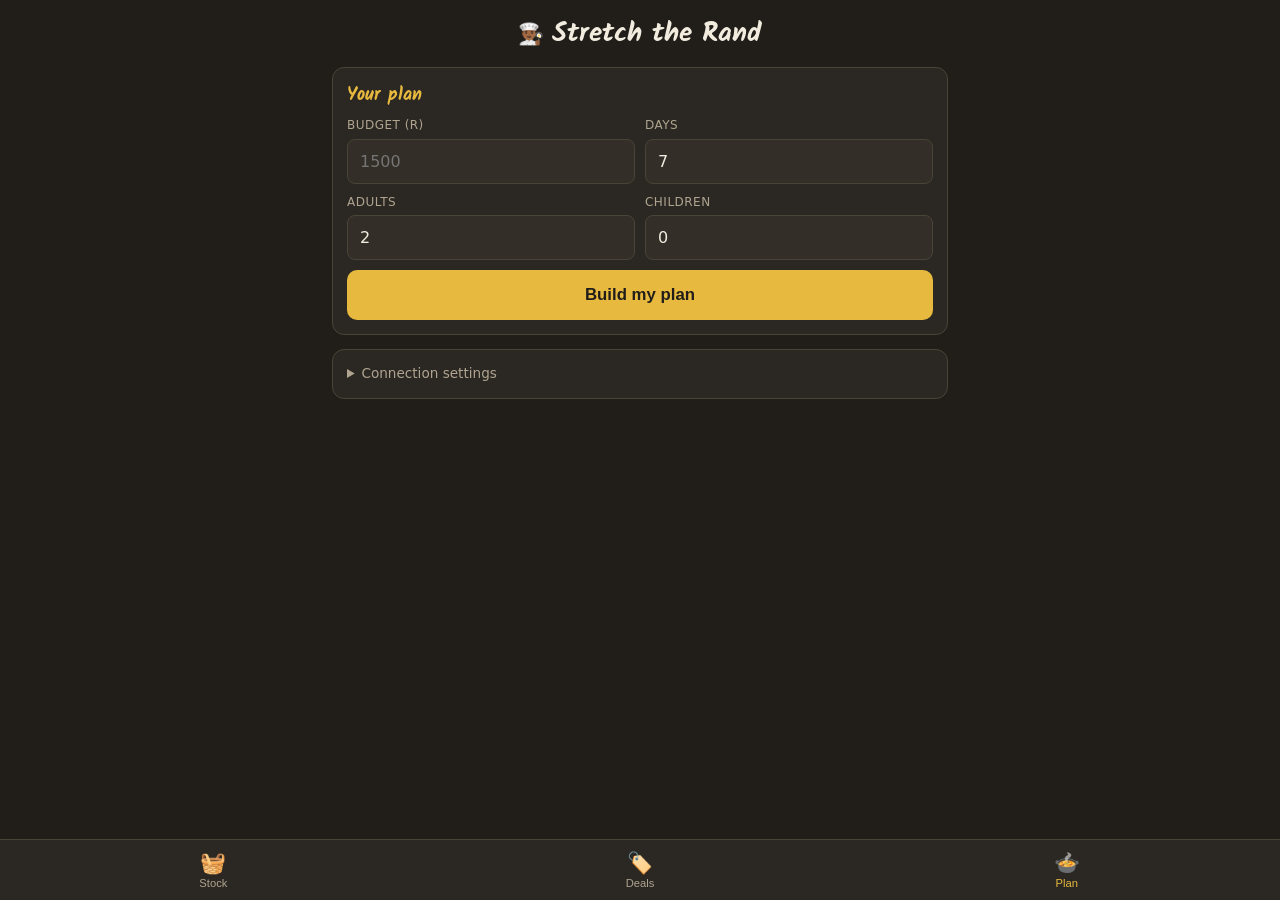
==== stretch/index.html @ e0adb7a9 "Simplify to three screens: Stock, Deals, Plan Cut the app down to its four core actions per user fee" ====
<!DOCTYPE html>
<html lang="en">
<head>
  <meta charset="UTF-8" />
  <meta name="viewport" content="width=device-width, initial-scale=1.0, viewport-fit=cover" />
  <meta name="theme-color" content="#211E1A" />
  <meta name="description" content="Stretch the Rand — plan meals and save on grocery deals on a real South African budget." />
  <title>Stretch the Rand</title>
  <link rel="manifest" href="manifest.json" />
  <link rel="icon" href="icon.svg" type="image/svg+xml" />
  <link rel="apple-touch-icon" href="icon.svg" />
  <link rel="stylesheet" href="style.css" />
</head>
<body>

  <header class="app-header">
    <h1>Stretch the Rand</h1>
  </header>

  <main>

    <!-- STOCK -->
    <section id="tab-stock" class="tab hidden">
      <div class="card">
        <h2>What's in the house</h2>
        <p class="hint">The plan uses this first, so you never buy what you already have.</p>
        <div id="staple-chips" class="chips"></div>
        <form id="form-pantry" class="row addrow">
          <input id="in-pantry-name" placeholder="Item, e.g. rice" />
          <input id="in-pantry-qty" placeholder="Qty" class="qty" />
          <button type="submit" class="btn plus">＋</button>
        </form>
        <div id="list-pantry"></div>
      </div>
    </section>

    <!-- DEALS -->
    <section id="tab-deals" class="tab hidden">
      <div class="card">
        <h2>This week's deals</h2>
        <p class="hint">Upload a store catalogue (PDF) or a photo of a specials leaflet. The plan buys at deal prices when they're cheapest.</p>
        <input id="file-deals" type="file" accept="application/pdf,image/*" class="hidden" />
        <button id="btn-deals" class="btn-big" data-action="pick-deals">⬆️ Upload deals</button>
        <p id="err-deals" class="err hidden"></p>
        <div id="draft-deals"></div>
        <div id="list-deals"></div>
      </div>
    </section>

    <!-- PLAN -->
    <section id="tab-plan" class="tab">
      <div class="card">
        <h2>Your plan</h2>
        <div class="grid2">
          <label>Budget (R)
            <input id="in-budget" type="number" inputmode="decimal" min="0" placeholder="1500" data-setting="budget" />
          </label>
          <label>Days
            <input id="in-days" type="number" inputmode="numeric" min="1" max="31" placeholder="7" data-setting="days" />
          </label>
          <label>Adults
            <input id="in-adults" type="number" inputmode="numeric" min="0" max="20" placeholder="2" data-setting="adults" />
          </label>
          <label>Children
            <input id="in-kids" type="number" inputmode="numeric" min="0" max="20" placeholder="0" data-setting="kids" />
          </label>
        </div>
        <div id="gauge" class="gauge hidden"></div>
        <button id="btn-build" class="btn-big" data-action="build">Build my plan</button>
        <p id="err-build" class="err hidden"></p>
      </div>

      <div id="plan-result"></div>

      <details class="card advanced">
        <summary>Connection settings</summary>
        <label>Anthropic API key — makes the app work anywhere, no server needed
          <input id="in-apikey" type="password" autocomplete="off" placeholder="sk-ant-…" />
        </label>
        <p class="hint">Get a key at console.anthropic.com. It's stored only on this phone.</p>
        <label>Server address (alternative: use your Netlify site's AI instead of a key)
          <input id="in-server" type="url" autocomplete="off" placeholder="https://your-site.netlify.app" />
        </label>
        <label>App token (only if your server requires one)
          <input id="in-token" type="password" autocomplete="off" placeholder="Leave empty if unsure" />
        </label>
      </details>
    </section>

  </main>

  <nav class="bottom-nav">
    <button data-tab="stock"><span class="ico">🧺</span>Stock</button>
    <button data-tab="deals"><span class="ico">🏷️</span>Deals</button>
    <button data-tab="plan" class="active"><span class="ico">🍲</span>Plan</button>
  </nav>

  <script src="app.js"></script>
</body>
</html>
---- stretch/style.css ----
@import url('https://fonts.googleapis.com/css2?family=Kalam:wght@400;700&display=swap');

:root {
  --bg: #211E1A;
  --panel: #2B2722;
  --panel2: #332E27;
  --chalk: #F2ECDF;
  --chalk-dim: #AFA490;
  --maize: #E7B93F;
  --maize-dim: #8A6E2A;
  --danger: #E06055;
  --safe: #8FB56A;
  --line: #4A4438;
  --nav-h: 60px;
}

* { box-sizing: border-box; margin: 0; padding: 0; }

html { -webkit-text-size-adjust: 100%; }

body {
  background: var(--bg);
  color: var(--chalk);
  font-family: system-ui, -apple-system, 'Segoe UI', Roboto, sans-serif;
  font-size: 16px;
  line-height: 1.45;
  padding-bottom: calc(var(--nav-h) + env(safe-area-inset-bottom) + 12px);
  min-height: 100vh;
}

.hidden { display: none !important; }

/* ---- header ---- */
.app-header {
  padding: 14px 16px 6px;
  text-align: center;
}
.app-header h1 {
  font-family: 'Kalam', cursive;
  font-size: 1.7rem;
  color: var(--chalk);
}
.app-header h1::before { content: '👨🏾‍🍳 '; font-size: 1.3rem; }
.app-header p { color: var(--chalk-dim); font-size: 0.8rem; }

main { max-width: 640px; margin: 0 auto; padding: 8px 12px; }

/* ---- cards ---- */
.card {
  background: var(--panel);
  border: 1px solid var(--line);
  border-radius: 12px;
  padding: 14px;
  margin-bottom: 14px;
}
.card h2 {
  font-family: 'Kalam', cursive;
  font-size: 1.15rem;
  margin-bottom: 8px;
  color: var(--maize);
}
.hint { color: var(--chalk-dim); font-size: 0.8rem; margin: 6px 0 10px; }

/* ---- inputs ---- */
label { display: block; font-size: 0.75rem; text-transform: uppercase; letter-spacing: 0.04em; color: var(--chalk-dim); }
input, select, textarea {
  width: 100%;
  margin-top: 4px;
  padding: 12px;
  font-size: 16px; /* prevents iOS zoom */
  color: var(--chalk);
  background: var(--panel2);
  border: 1px solid var(--line);
  border-radius: 8px;
  font-family: inherit;
}
input:focus, select:focus, textarea:focus { outline: 2px solid var(--maize-dim); }
textarea { resize: vertical; }

.grid2 { display: grid; grid-template-columns: 1fr 1fr; gap: 10px; }

.row { display: flex; gap: 8px; align-items: stretch; }
.row > * { margin-top: 0; }
.addrow { margin-top: 10px; }
.addrow input { flex: 1; min-width: 0; }
.addrow input.qty, .addrow input.price { flex: 0 0 84px; }
.addrow select { flex: 0 0 108px; width: auto; padding: 8px 6px; }

/* ---- buttons ---- */
.btn, .btn-big {
  display: inline-flex;
  align-items: center;
  justify-content: center;
  gap: 6px;
  border: none;
  border-radius: 10px;
  background: var(--maize);
  color: var(--bg);
  font-weight: 700;
  font-size: 0.95rem;
  padding: 12px 16px;
  cursor: pointer;
  -webkit-tap-highlight-color: transparent;
}
.btn:active, .btn-big:active { transform: scale(0.98); }
.btn:disabled, .btn-big:disabled { opacity: 0.55; }
.btn.ghost {
  background: transparent;
  color: var(--maize);
  border: 1px solid var(--maize);
}
.btn.danger-ghost {
  background: transparent;
  color: var(--chalk-dim);
  border: 1px solid var(--line);
  font-weight: 400;
}
.btn.plus { flex: 0 0 48px; font-size: 1.2rem; padding: 0; }
.btn-big { width: 100%; padding: 15px; font-size: 1.05rem; margin-top: 10px; }
.btn.small { padding: 8px 12px; font-size: 0.85rem; }

.err { color: var(--danger); font-size: 0.85rem; margin-top: 8px; }

/* ---- gauge ---- */
.gauge {
  margin-top: 12px;
  padding: 10px 12px;
  border-radius: 8px;
  background: var(--panel2);
  border: 1px solid var(--line);
  font-size: 0.9rem;
}
.gauge.tight { border-color: var(--danger); }
.gauge .big { font-weight: 700; }
.gauge.tight .mode { color: var(--danger); }
.gauge.ok .mode { color: var(--safe); }

/* ---- chips ---- */
.chips { display: flex; flex-wrap: wrap; gap: 6px; margin-bottom: 4px; }
.chip {
  background: var(--panel2);
  border: 1px solid var(--line);
  color: var(--chalk);
  border-radius: 999px;
  padding: 7px 12px;
  font-size: 0.85rem;
  cursor: pointer;
}
.chip:active { background: var(--maize-dim); }
.chip.added { opacity: 0.4; }

/* ---- item lists ---- */
.item-row {
  display: flex;
  align-items: center;
  gap: 8px;
  background: var(--panel2);
  border-radius: 8px;
  padding: 10px 12px;
  margin-top: 6px;
  font-size: 0.92rem;
}
.item-row .grow { flex: 1; min-width: 0; overflow: hidden; text-overflow: ellipsis; }
.item-row .dim { color: var(--chalk-dim); font-size: 0.8rem; }
.item-row .money { font-variant-numeric: tabular-nums; color: var(--maize); font-weight: 600; white-space: nowrap; }
.item-row .x {
  background: none; border: none; color: var(--chalk-dim);
  font-size: 1.1rem; padding: 4px 6px; cursor: pointer;
}

/* ---- drafts (scan review) ---- */
.draft {
  margin-top: 10px;
  border: 1px dashed var(--maize-dim);
  border-radius: 10px;
  padding: 10px;
}
.draft .draft-head { font-size: 0.8rem; color: var(--chalk-dim); margin-bottom: 6px; }
.draft .scroll { max-height: 240px; overflow-y: auto; }
.draft label.check {
  display: flex; align-items: center; gap: 8px;
  text-transform: none; letter-spacing: 0; font-size: 0.9rem; color: var(--chalk);
  padding: 7px 4px; border-bottom: 1px solid var(--line);
}
.draft label.check:last-child { border-bottom: none; }
.draft label.check input { width: 20px; height: 20px; margin: 0; flex: 0 0 20px; accent-color: var(--maize); }
.draft label.check .grow { flex: 1; min-width: 0; }
.draft label.check .money { color: var(--maize); white-space: nowrap; font-variant-numeric: tabular-nums; }
.draft .row { margin-top: 10px; }

/* ---- balance / summary ---- */
.balance {
  text-align: center;
  padding: 16px 12px;
}
.balance .label { font-size: 0.72rem; text-transform: uppercase; letter-spacing: 0.12em; color: var(--chalk-dim); }
.balance .amount {
  font-size: 2.6rem;
  font-weight: 700;
  font-variant-numeric: tabular-nums;
  color: var(--maize);
  text-shadow: 0 0 14px rgba(231, 185, 63, 0.35);
}
.balance .amount.neg { color: var(--danger); text-shadow: 0 0 14px rgba(224, 96, 85, 0.35); }
.balance .sub { font-size: 0.8rem; color: var(--chalk-dim); }

.basket-bar {
  height: 8px; border-radius: 4px; background: var(--panel2);
  margin: 10px 0 4px; overflow: hidden;
}
.basket-bar > div { height: 100%; background: var(--safe); border-radius: 4px; transition: width 0.2s; }

/* ---- warnings ---- */
.warnings { border-color: var(--danger); }
.warnings p { font-size: 0.88rem; margin: 4px 0; }
.warnings p::before { content: '⚠️ '; }

/* ---- shopping list ---- */
.cat-head {
  font-size: 0.72rem; text-transform: uppercase; letter-spacing: 0.12em;
  color: var(--maize-dim); margin: 14px 0 2px; font-weight: 700;
}
.shop-row {
  display: flex; align-items: center; gap: 10px;
  padding: 11px 4px;
  border-bottom: 1px solid var(--line);
  cursor: pointer;
  -webkit-tap-highlight-color: transparent;
}
.shop-row .tick {
  flex: 0 0 26px; height: 26px; border-radius: 50%;
  border: 2px solid var(--chalk-dim);
  display: flex; align-items: center; justify-content: center;
  font-size: 0.9rem; color: var(--bg);
}
.shop-row.checked .tick { background: var(--safe); border-color: var(--safe); }
.shop-row .grow { flex: 1; min-width: 0; }
.shop-row.checked .grow { text-decoration: line-through; color: var(--chalk-dim); }
.shop-row .qty { color: var(--chalk-dim); font-size: 0.8rem; }
.shop-row .money {
  font-variant-numeric: tabular-nums; font-weight: 600; color: var(--chalk);
  white-space: nowrap; padding: 4px 6px; border-radius: 6px;
}
.shop-row .money:active { background: var(--panel2); }
.shop-row .est { color: var(--maize-dim); }

/* ---- meal cards ---- */
.day-card {
  background: var(--panel);
  border: 1px solid var(--line);
  border-radius: 12px;
  padding: 12px 14px;
  margin-bottom: 10px;
}
.day-card .day-num {
  display: inline-flex; align-items: center; justify-content: center;
  width: 26px; height: 26px; border-radius: 50%;
  background: var(--maize); color: var(--bg); font-weight: 700; font-size: 0.85rem;
  margin-right: 8px;
}
.day-card .meals { margin-top: 8px; font-size: 0.92rem; }
.day-card .meals div { margin: 3px 0; }
.day-card .meals .m { color: var(--chalk-dim); }
.day-card .kid { color: var(--maize); margin-top: 5px; font-size: 0.88rem; }
.day-card .note { color: var(--chalk-dim); font-style: italic; font-size: 0.8rem; margin-top: 5px; }

.empty-state { text-align: center; padding: 40px 20px; color: var(--chalk-dim); }
.empty-state .btn { margin-top: 14px; }

.advanced summary { color: var(--chalk-dim); font-size: 0.85rem; cursor: pointer; }
.advanced label { margin-top: 10px; }

/* ---- bottom nav ---- */
.bottom-nav {
  position: fixed;
  bottom: 0; left: 0; right: 0;
  display: flex;
  background: var(--panel);
  border-top: 1px solid var(--line);
  padding-bottom: env(safe-area-inset-bottom);
  z-index: 10;
}
.bottom-nav button {
  flex: 1;
  height: var(--nav-h);
  background: none;
  border: none;
  color: var(--chalk-dim);
  font-size: 0.7rem;
  display: flex;
  flex-direction: column;
  align-items: center;
  justify-content: center;
  gap: 2px;
  cursor: pointer;
  -webkit-tap-highlight-color: transparent;
}
.bottom-nav button .ico { font-size: 1.3rem; }
.bottom-nav button.active { color: var(--maize); }

/* tappable meal lines */
.day-card .meals [data-action] { cursor: pointer; border-radius: 6px; padding: 2px 4px; margin-left: -4px; }
.day-card .meals [data-action]:active { background: var(--panel2); }
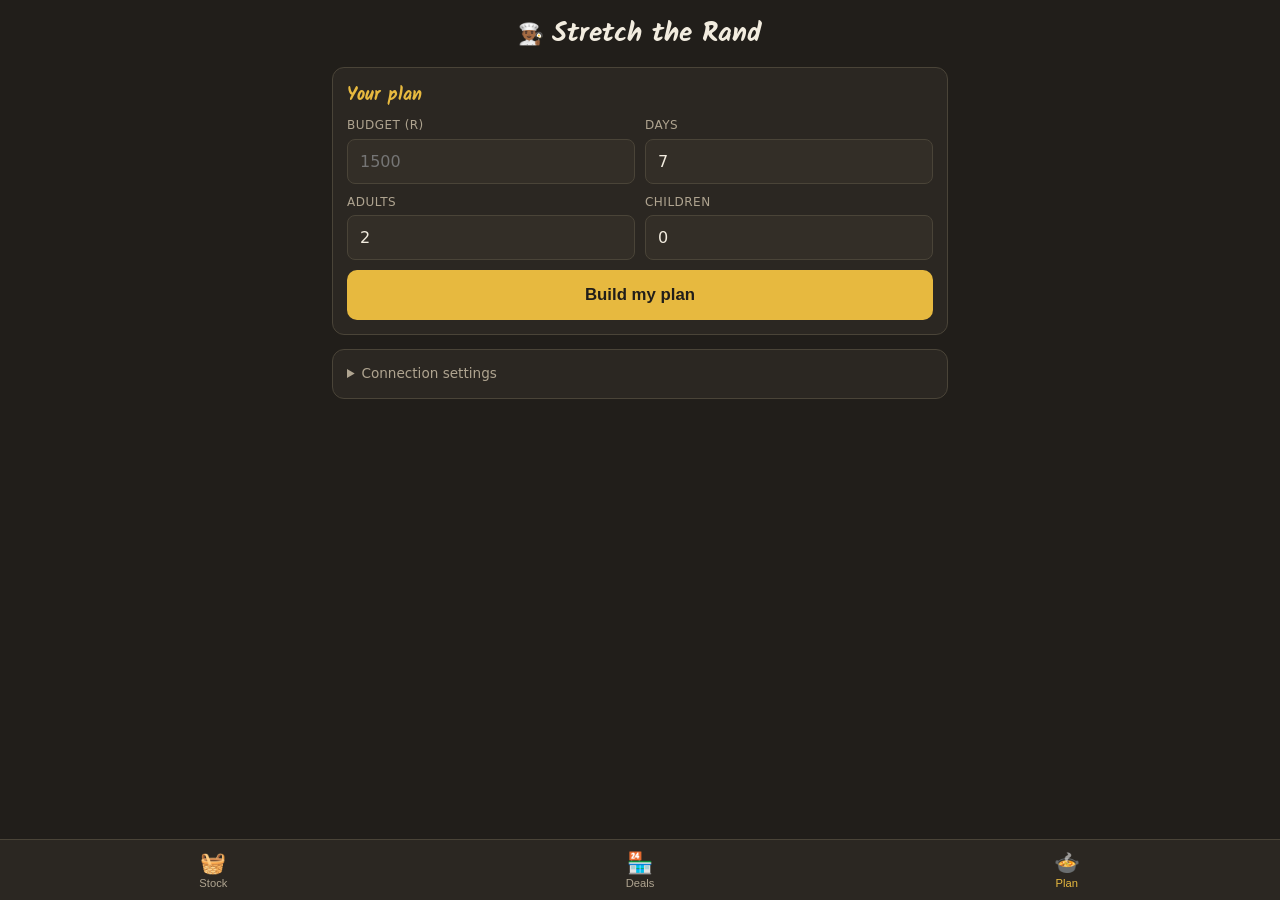
==== commit ce72dca3: "Multi-store deals: per-store upload, price comparison, store-aware plans Turns the Deals tab into a " ====
--- a/stretch/index.html
+++ b/stretch/index.html
@@ -4,7 +4,7 @@
   <meta charset="UTF-8" />
   <meta name="viewport" content="width=device-width, initial-scale=1.0, viewport-fit=cover" />
   <meta name="theme-color" content="#211E1A" />
-  <meta name="description" content="Stretch the Rand — plan meals and save on grocery deals on a real South African budget." />
+  <meta name="description" content="Stretch the Rand — compare stores and plan meals on a real South African budget." />
   <title>Stretch the Rand</title>
   <link rel="manifest" href="manifest.json" />
   <link rel="icon" href="icon.svg" type="image/svg+xml" />
@@ -34,15 +34,32 @@
       </div>
     </section>
 
-    <!-- DEALS -->
+    <!-- DEALS / STORES -->
     <section id="tab-deals" class="tab hidden">
       <div class="card">
-        <h2>This week's deals</h2>
-        <p class="hint">Upload a store catalogue (PDF) or a photo of a specials leaflet. The plan buys at deal prices when they're cheapest.</p>
+        <h2>Add a store's deals</h2>
+        <p class="hint">Upload each store's catalogue (PDF) or a photo of its specials. Add a few stores and the app compares prices for you.</p>
+        <label>Which store is this?
+          <select id="in-store"></select>
+        </label>
+        <input id="in-store-custom" class="hidden" placeholder="Store name" />
         <input id="file-deals" type="file" accept="application/pdf,image/*" class="hidden" />
-        <button id="btn-deals" class="btn-big" data-action="pick-deals">⬆️ Upload deals</button>
+        <button id="btn-deals" class="btn-big" data-action="pick-deals">⬆️ Upload for this store</button>
         <p id="err-deals" class="err hidden"></p>
         <div id="draft-deals"></div>
+      </div>
+
+      <div id="compare-card" class="card hidden">
+        <h2>Cheapest store, item by item</h2>
+        <div id="compare-list"></div>
+      </div>
+
+      <div id="catalogues-card" class="card hidden">
+        <div class="row" style="justify-content:space-between">
+          <h2 style="margin:0">Your catalogues</h2>
+          <button class="btn small danger-ghost" data-action="clear-all-deals">Clear all</button>
+        </div>
+        <div id="store-summary" class="hint"></div>
         <div id="list-deals"></div>
       </div>
     </section>
@@ -91,9 +108,14 @@
 
   <nav class="bottom-nav">
     <button data-tab="stock"><span class="ico">🧺</span>Stock</button>
-    <button data-tab="deals"><span class="ico">🏷️</span>Deals</button>
+    <button data-tab="deals"><span class="ico">🏪</span>Deals</button>
     <button data-tab="plan" class="active"><span class="ico">🍲</span>Plan</button>
   </nav>
+
+  <div id="overlay" class="overlay hidden" aria-live="polite">
+    <div class="spinner" aria-hidden="true"></div>
+    <span id="overlay-msg">Working…</span>
+  </div>
 
   <script src="app.js"></script>
 </body>
--- a/stretch/style.css
+++ b/stretch/style.css
@@ -301,3 +301,77 @@
 /* tappable meal lines */
 .day-card .meals [data-action] { cursor: pointer; border-radius: 6px; padding: 2px 4px; margin-left: -4px; }
 .day-card .meals [data-action]:active { background: var(--panel2); }
+
+/* ---- working overlay ---- */
+.overlay {
+  position: fixed; inset: 0; z-index: 50;
+  display: flex; flex-direction: column; align-items: center; justify-content: center; gap: 14px;
+  background: rgba(20, 18, 15, 0.72);
+  backdrop-filter: blur(2px);
+  color: var(--chalk); font-size: 0.95rem;
+}
+.spinner {
+  width: 40px; height: 40px; border-radius: 50%;
+  border: 4px solid var(--line);
+  border-top-color: var(--maize);
+  animation: spin 0.8s linear infinite;
+}
+@keyframes spin { to { transform: rotate(360deg); } }
+
+/* ---- inline editing ---- */
+.inline-edit {
+  width: auto; margin: 0; padding: 4px 6px;
+  font-size: 16px; font-family: inherit;
+  color: var(--chalk); background: var(--panel2);
+  border: 1px solid var(--maize); border-radius: 6px;
+}
+.inline-edit.price-edit { width: 90px; text-align: right; font-variant-numeric: tabular-nums; }
+.inline-edit.meal-edit { flex: 1; min-width: 0; }
+.day-card .meals label.m-row { display: flex; align-items: center; gap: 6px; text-transform: none; letter-spacing: 0; }
+.day-card .meals label.m-row .m { flex: 0 0 auto; }
+
+/* ---- multi-store comparison ---- */
+.compare {
+  border: 1px solid var(--line);
+  border-radius: 10px;
+  padding: 10px 12px;
+  margin-bottom: 10px;
+  background: var(--panel2);
+}
+.compare-head { display: flex; align-items: baseline; gap: 8px; margin-bottom: 6px; }
+.compare-head .grow { flex: 1; min-width: 0; font-weight: 600; }
+.compare-head .save {
+  font-size: 0.75rem; color: var(--bg); background: var(--safe);
+  padding: 2px 8px; border-radius: 999px; white-space: nowrap; font-weight: 700;
+}
+.offer {
+  display: flex; align-items: center; gap: 8px;
+  padding: 5px 0; font-size: 0.9rem; color: var(--chalk-dim);
+}
+.offer .grow { flex: 1; min-width: 0; }
+.offer .dim { font-size: 0.78rem; }
+.offer .money { font-variant-numeric: tabular-nums; white-space: nowrap; }
+.offer.best { color: var(--chalk); }
+.offer.best .money { color: var(--safe); font-weight: 700; }
+
+/* ---- store groups (catalogues) ---- */
+.store-group { margin-top: 12px; }
+.store-group:first-child { margin-top: 4px; }
+.store-head {
+  display: flex; align-items: center; justify-content: space-between;
+  border-bottom: 1px solid var(--line); padding-bottom: 4px; margin-bottom: 4px;
+}
+.store-head span { font-family: 'Kalam', cursive; font-size: 1.05rem; color: var(--maize); }
+.store-head .dim { font-family: inherit; font-size: 0.8rem; color: var(--chalk-dim); }
+
+/* ---- shopping run (per store subtotal) ---- */
+.run-row {
+  display: flex; align-items: center; gap: 10px;
+  padding: 8px 0; border-bottom: 1px solid var(--line); font-size: 0.95rem;
+}
+.run-row:last-of-type { border-bottom: none; }
+.run-row .grow { flex: 1; min-width: 0; }
+.run-row .money { font-variant-numeric: tabular-nums; font-weight: 700; color: var(--maize); }
+
+/* ---- select spacing ---- */
+#in-store-custom { margin-top: 8px; }
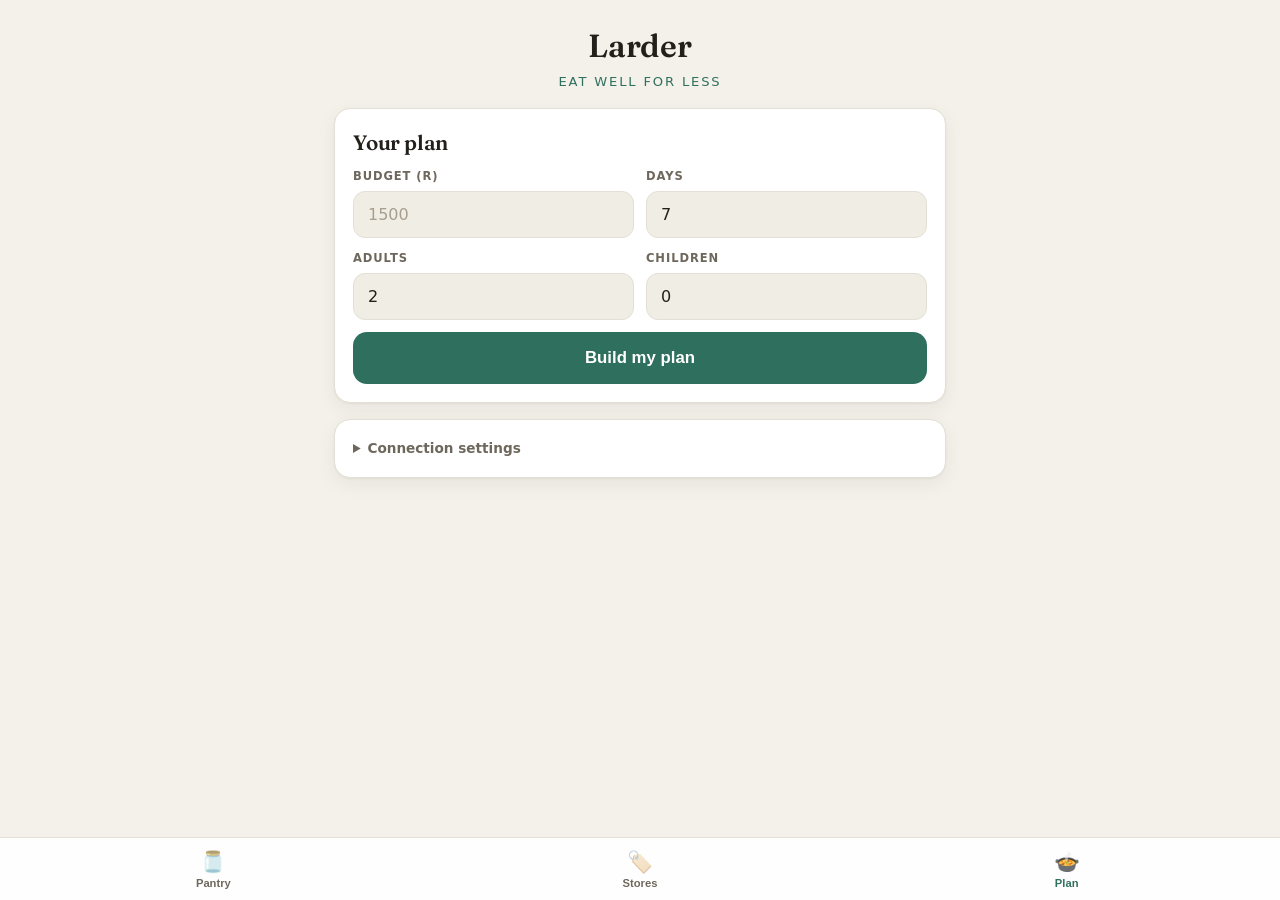
==== commit e7cb54d4: "Redesign: new "Larder" identity — calm & premium light theme Complete visual overhaul (features and " ====
--- a/stretch/index.html
+++ b/stretch/index.html
@@ -3,9 +3,10 @@
 <head>
   <meta charset="UTF-8" />
   <meta name="viewport" content="width=device-width, initial-scale=1.0, viewport-fit=cover" />
-  <meta name="theme-color" content="#211E1A" />
-  <meta name="description" content="Stretch the Rand — compare stores and plan meals on a real South African budget." />
-  <title>Stretch the Rand</title>
+  <meta name="theme-color" content="#F4F1EA" />
+  <meta name="color-scheme" content="light" />
+  <meta name="description" content="Larder — compare stores and plan meals on a real South African budget." />
+  <title>Larder</title>
   <link rel="manifest" href="manifest.json" />
   <link rel="icon" href="icon.svg" type="image/svg+xml" />
   <link rel="apple-touch-icon" href="icon.svg" />
@@ -14,7 +15,8 @@
 <body>
 
   <header class="app-header">
-    <h1>Stretch the Rand</h1>
+    <h1>Larder</h1>
+    <p>Eat well for less</p>
   </header>
 
   <main>
@@ -107,8 +109,8 @@
   </main>
 
   <nav class="bottom-nav">
-    <button data-tab="stock"><span class="ico">🧺</span>Stock</button>
-    <button data-tab="deals"><span class="ico">🏪</span>Deals</button>
+    <button data-tab="stock"><span class="ico">🫙</span>Pantry</button>
+    <button data-tab="deals"><span class="ico">🏷️</span>Stores</button>
     <button data-tab="plan" class="active"><span class="ico">🍲</span>Plan</button>
   </nav>
 
--- a/stretch/style.css
+++ b/stretch/style.css
@@ -1,30 +1,36 @@
-@import url('https://fonts.googleapis.com/css2?family=Kalam:wght@400;700&display=swap');
+@import url('https://fonts.googleapis.com/css2?family=Fraunces:opsz,wght@9..144,500;9..144,600&display=swap');
 
 :root {
-  --bg: #211E1A;
-  --panel: #2B2722;
-  --panel2: #332E27;
-  --chalk: #F2ECDF;
-  --chalk-dim: #AFA490;
-  --maize: #E7B93F;
-  --maize-dim: #8A6E2A;
-  --danger: #E06055;
-  --safe: #8FB56A;
-  --line: #4A4438;
-  --nav-h: 60px;
+  --bg: #F4F1EA;          /* warm paper */
+  --card: #FFFFFF;        /* elevated surfaces */
+  --fill: #F0EDE4;        /* subtle inset fill (inputs, chips) */
+  --fill-2: #E9E5DA;      /* pressed / secondary fill */
+  --ink: #23201B;         /* primary text */
+  --ink-dim: #6E675C;     /* muted text */
+  --accent: #2F6F5E;      /* sage-teal */
+  --accent-dim: #275C4E;
+  --accent-soft: #E4EEE9; /* tint behind accents */
+  --safe: #3E8E5A;        /* good / cheapest */
+  --safe-soft: #E5F0E7;
+  --danger: #B4462F;      /* over budget / warning */
+  --danger-soft: #F6E7E1;
+  --line: #E4DFD4;        /* hairline borders */
+  --shadow: 0 1px 2px rgba(35, 32, 27, 0.05), 0 6px 20px rgba(35, 32, 27, 0.06);
+  --nav-h: 62px;
+  --serif: 'Fraunces', Georgia, 'Times New Roman', serif;
 }
 
 * { box-sizing: border-box; margin: 0; padding: 0; }
 
-html { -webkit-text-size-adjust: 100%; }
+html { -webkit-text-size-adjust: 100%; color-scheme: light; }
 
 body {
   background: var(--bg);
-  color: var(--chalk);
+  color: var(--ink);
   font-family: system-ui, -apple-system, 'Segoe UI', Roboto, sans-serif;
   font-size: 16px;
-  line-height: 1.45;
-  padding-bottom: calc(var(--nav-h) + env(safe-area-inset-bottom) + 12px);
+  line-height: 1.5;
+  padding-bottom: calc(var(--nav-h) + env(safe-area-inset-bottom) + 14px);
   min-height: 100vh;
 }
 
@@ -32,59 +38,76 @@
 
 /* ---- header ---- */
 .app-header {
-  padding: 14px 16px 6px;
+  padding: 22px 16px 10px;
   text-align: center;
 }
 .app-header h1 {
-  font-family: 'Kalam', cursive;
-  font-size: 1.7rem;
-  color: var(--chalk);
-}
-.app-header h1::before { content: '👨🏾‍🍳 '; font-size: 1.3rem; }
-.app-header p { color: var(--chalk-dim); font-size: 0.8rem; }
-
-main { max-width: 640px; margin: 0 auto; padding: 8px 12px; }
+  font-family: var(--serif);
+  font-weight: 600;
+  font-size: 2rem;
+  letter-spacing: -0.01em;
+  color: var(--ink);
+}
+.app-header p {
+  color: var(--accent);
+  font-size: 0.82rem;
+  letter-spacing: 0.14em;
+  text-transform: uppercase;
+  margin-top: 2px;
+}
+
+main { max-width: 640px; margin: 0 auto; padding: 6px 14px; }
 
 /* ---- cards ---- */
 .card {
-  background: var(--panel);
-  border: 1px solid var(--line);
-  border-radius: 12px;
-  padding: 14px;
-  margin-bottom: 14px;
+  background: var(--card);
+  border: 1px solid var(--line);
+  border-radius: 16px;
+  padding: 18px;
+  margin-bottom: 16px;
+  box-shadow: var(--shadow);
 }
 .card h2 {
-  font-family: 'Kalam', cursive;
-  font-size: 1.15rem;
-  margin-bottom: 8px;
-  color: var(--maize);
-}
-.hint { color: var(--chalk-dim); font-size: 0.8rem; margin: 6px 0 10px; }
+  font-family: var(--serif);
+  font-weight: 600;
+  font-size: 1.3rem;
+  letter-spacing: -0.01em;
+  margin-bottom: 10px;
+  color: var(--ink);
+}
+.hint { color: var(--ink-dim); font-size: 0.82rem; margin: 6px 0 12px; }
 
 /* ---- inputs ---- */
-label { display: block; font-size: 0.75rem; text-transform: uppercase; letter-spacing: 0.04em; color: var(--chalk-dim); }
+label { display: block; font-size: 0.72rem; text-transform: uppercase; letter-spacing: 0.08em; color: var(--ink-dim); font-weight: 600; }
 input, select, textarea {
   width: 100%;
-  margin-top: 4px;
-  padding: 12px;
+  margin-top: 6px;
+  padding: 13px 14px;
   font-size: 16px; /* prevents iOS zoom */
-  color: var(--chalk);
-  background: var(--panel2);
-  border: 1px solid var(--line);
-  border-radius: 8px;
+  color: var(--ink);
+  background: var(--fill);
+  border: 1px solid var(--line);
+  border-radius: 12px;
   font-family: inherit;
 }
-input:focus, select:focus, textarea:focus { outline: 2px solid var(--maize-dim); }
+input::placeholder, textarea::placeholder { color: #A79E8F; }
+input:focus, select:focus, textarea:focus {
+  outline: none;
+  border-color: var(--accent);
+  background: var(--card);
+  box-shadow: 0 0 0 3px var(--accent-soft);
+}
 textarea { resize: vertical; }
-
-.grid2 { display: grid; grid-template-columns: 1fr 1fr; gap: 10px; }
-
-.row { display: flex; gap: 8px; align-items: stretch; }
+select { appearance: none; -webkit-appearance: none; }
+
+.grid2 { display: grid; grid-template-columns: 1fr 1fr; gap: 12px; }
+
+.row { display: flex; gap: 10px; align-items: stretch; }
 .row > * { margin-top: 0; }
-.addrow { margin-top: 10px; }
+.addrow { margin-top: 12px; }
 .addrow input { flex: 1; min-width: 0; }
-.addrow input.qty, .addrow input.price { flex: 0 0 84px; }
-.addrow select { flex: 0 0 108px; width: auto; padding: 8px 6px; }
+.addrow input.qty, .addrow input.price { flex: 0 0 82px; }
+.addrow select { flex: 0 0 108px; width: auto; padding: 10px; }
 
 /* ---- buttons ---- */
 .btn, .btn-big {
@@ -93,189 +116,280 @@
   justify-content: center;
   gap: 6px;
   border: none;
-  border-radius: 10px;
-  background: var(--maize);
-  color: var(--bg);
-  font-weight: 700;
+  border-radius: 12px;
+  background: var(--accent);
+  color: #FFFFFF;
+  font-weight: 600;
   font-size: 0.95rem;
-  padding: 12px 16px;
+  padding: 13px 18px;
   cursor: pointer;
+  transition: transform 0.06s ease, background 0.15s ease;
   -webkit-tap-highlight-color: transparent;
 }
-.btn:active, .btn-big:active { transform: scale(0.98); }
-.btn:disabled, .btn-big:disabled { opacity: 0.55; }
+.btn:active, .btn-big:active { transform: scale(0.985); background: var(--accent-dim); }
+.btn:disabled, .btn-big:disabled { opacity: 0.5; }
 .btn.ghost {
   background: transparent;
-  color: var(--maize);
-  border: 1px solid var(--maize);
+  color: var(--accent);
+  border: 1.5px solid var(--accent);
 }
 .btn.danger-ghost {
   background: transparent;
-  color: var(--chalk-dim);
-  border: 1px solid var(--line);
-  font-weight: 400;
-}
-.btn.plus { flex: 0 0 48px; font-size: 1.2rem; padding: 0; }
-.btn-big { width: 100%; padding: 15px; font-size: 1.05rem; margin-top: 10px; }
-.btn.small { padding: 8px 12px; font-size: 0.85rem; }
-
-.err { color: var(--danger); font-size: 0.85rem; margin-top: 8px; }
+  color: var(--ink-dim);
+  border: 1px solid var(--line);
+  font-weight: 500;
+}
+.btn.plus { flex: 0 0 50px; font-size: 1.3rem; padding: 0; }
+.btn-big { width: 100%; padding: 16px; font-size: 1.05rem; margin-top: 12px; border-radius: 14px; }
+.btn.small { padding: 9px 13px; font-size: 0.85rem; border-radius: 10px; }
+
+.err { color: var(--danger); font-size: 0.85rem; margin-top: 10px; }
 
 /* ---- gauge ---- */
 .gauge {
-  margin-top: 12px;
-  padding: 10px 12px;
-  border-radius: 8px;
-  background: var(--panel2);
-  border: 1px solid var(--line);
+  margin-top: 14px;
+  padding: 12px 14px;
+  border-radius: 12px;
+  background: var(--accent-soft);
+  border: 1px solid transparent;
   font-size: 0.9rem;
-}
-.gauge.tight { border-color: var(--danger); }
-.gauge .big { font-weight: 700; }
+  color: var(--ink);
+}
+.gauge.tight { background: var(--danger-soft); }
+.gauge .big { font-family: var(--serif); font-weight: 600; font-size: 1.05rem; }
 .gauge.tight .mode { color: var(--danger); }
-.gauge.ok .mode { color: var(--safe); }
+.gauge.ok .mode { color: var(--accent-dim); }
 
 /* ---- chips ---- */
-.chips { display: flex; flex-wrap: wrap; gap: 6px; margin-bottom: 4px; }
+.chips { display: flex; flex-wrap: wrap; gap: 8px; margin-bottom: 4px; }
 .chip {
-  background: var(--panel2);
-  border: 1px solid var(--line);
-  color: var(--chalk);
+  background: var(--card);
+  border: 1px solid var(--line);
+  color: var(--ink);
   border-radius: 999px;
-  padding: 7px 12px;
+  padding: 8px 14px;
   font-size: 0.85rem;
   cursor: pointer;
-}
-.chip:active { background: var(--maize-dim); }
-.chip.added { opacity: 0.4; }
+  transition: background 0.12s ease;
+}
+.chip:active { background: var(--fill); }
+.chip.added { background: var(--accent-soft); border-color: var(--accent-soft); color: var(--accent-dim); font-weight: 600; }
 
 /* ---- item lists ---- */
 .item-row {
   display: flex;
   align-items: center;
-  gap: 8px;
-  background: var(--panel2);
-  border-radius: 8px;
-  padding: 10px 12px;
-  margin-top: 6px;
+  gap: 10px;
+  background: var(--fill);
+  border-radius: 12px;
+  padding: 12px 14px;
+  margin-top: 8px;
   font-size: 0.92rem;
 }
 .item-row .grow { flex: 1; min-width: 0; overflow: hidden; text-overflow: ellipsis; }
-.item-row .dim { color: var(--chalk-dim); font-size: 0.8rem; }
-.item-row .money { font-variant-numeric: tabular-nums; color: var(--maize); font-weight: 600; white-space: nowrap; }
+.item-row .dim { color: var(--ink-dim); font-size: 0.8rem; }
+.item-row .money { font-variant-numeric: tabular-nums; color: var(--accent); font-weight: 600; white-space: nowrap; }
 .item-row .x {
-  background: none; border: none; color: var(--chalk-dim);
-  font-size: 1.1rem; padding: 4px 6px; cursor: pointer;
+  background: none; border: none; color: var(--ink-dim);
+  font-size: 1.05rem; padding: 4px 6px; cursor: pointer; line-height: 1;
 }
 
 /* ---- drafts (scan review) ---- */
 .draft {
-  margin-top: 10px;
-  border: 1px dashed var(--maize-dim);
-  border-radius: 10px;
-  padding: 10px;
-}
-.draft .draft-head { font-size: 0.8rem; color: var(--chalk-dim); margin-bottom: 6px; }
-.draft .scroll { max-height: 240px; overflow-y: auto; }
+  margin-top: 14px;
+  border: 1px solid var(--line);
+  border-radius: 14px;
+  padding: 14px;
+  background: var(--fill);
+}
+.draft .draft-head { font-size: 0.82rem; color: var(--ink-dim); margin-bottom: 8px; }
+.draft .scroll { max-height: 260px; overflow-y: auto; }
 .draft label.check {
-  display: flex; align-items: center; gap: 8px;
-  text-transform: none; letter-spacing: 0; font-size: 0.9rem; color: var(--chalk);
-  padding: 7px 4px; border-bottom: 1px solid var(--line);
+  display: flex; align-items: center; gap: 10px;
+  text-transform: none; letter-spacing: 0; font-size: 0.9rem; color: var(--ink); font-weight: 400;
+  padding: 9px 2px; border-bottom: 1px solid var(--line);
 }
 .draft label.check:last-child { border-bottom: none; }
-.draft label.check input { width: 20px; height: 20px; margin: 0; flex: 0 0 20px; accent-color: var(--maize); }
+.draft label.check input { width: 22px; height: 22px; margin: 0; flex: 0 0 22px; accent-color: var(--accent); }
 .draft label.check .grow { flex: 1; min-width: 0; }
-.draft label.check .money { color: var(--maize); white-space: nowrap; font-variant-numeric: tabular-nums; }
-.draft .row { margin-top: 10px; }
+.draft label.check .money { color: var(--accent); white-space: nowrap; font-variant-numeric: tabular-nums; font-weight: 600; }
+.draft .row { margin-top: 12px; }
 
 /* ---- balance / summary ---- */
 .balance {
   text-align: center;
-  padding: 16px 12px;
-}
-.balance .label { font-size: 0.72rem; text-transform: uppercase; letter-spacing: 0.12em; color: var(--chalk-dim); }
+  padding: 22px 14px;
+}
+.balance .label { font-size: 0.7rem; text-transform: uppercase; letter-spacing: 0.14em; color: var(--ink-dim); font-weight: 600; }
 .balance .amount {
-  font-size: 2.6rem;
-  font-weight: 700;
+  font-family: var(--serif);
+  font-size: 3rem;
+  font-weight: 600;
   font-variant-numeric: tabular-nums;
-  color: var(--maize);
-  text-shadow: 0 0 14px rgba(231, 185, 63, 0.35);
-}
-.balance .amount.neg { color: var(--danger); text-shadow: 0 0 14px rgba(224, 96, 85, 0.35); }
-.balance .sub { font-size: 0.8rem; color: var(--chalk-dim); }
+  color: var(--accent);
+  line-height: 1.1;
+  margin: 4px 0;
+}
+.balance .amount.neg { color: var(--danger); }
+.balance .sub { font-size: 0.82rem; color: var(--ink-dim); }
 
 .basket-bar {
-  height: 8px; border-radius: 4px; background: var(--panel2);
-  margin: 10px 0 4px; overflow: hidden;
-}
-.basket-bar > div { height: 100%; background: var(--safe); border-radius: 4px; transition: width 0.2s; }
+  height: 8px; border-radius: 999px; background: var(--fill-2);
+  margin: 14px 0 6px; overflow: hidden;
+}
+.basket-bar > div { height: 100%; background: var(--safe); border-radius: 999px; transition: width 0.25s ease; }
 
 /* ---- warnings ---- */
-.warnings { border-color: var(--danger); }
-.warnings p { font-size: 0.88rem; margin: 4px 0; }
+.warnings { border-color: var(--danger); background: var(--danger-soft); }
+.warnings p { font-size: 0.88rem; margin: 5px 0; color: var(--ink); }
 .warnings p::before { content: '⚠️ '; }
 
 /* ---- shopping list ---- */
 .cat-head {
-  font-size: 0.72rem; text-transform: uppercase; letter-spacing: 0.12em;
-  color: var(--maize-dim); margin: 14px 0 2px; font-weight: 700;
+  font-size: 0.7rem; text-transform: uppercase; letter-spacing: 0.14em;
+  color: var(--accent); margin: 18px 0 4px; font-weight: 700;
 }
 .shop-row {
-  display: flex; align-items: center; gap: 10px;
-  padding: 11px 4px;
+  display: flex; align-items: center; gap: 12px;
+  padding: 13px 2px;
   border-bottom: 1px solid var(--line);
   cursor: pointer;
   -webkit-tap-highlight-color: transparent;
 }
 .shop-row .tick {
   flex: 0 0 26px; height: 26px; border-radius: 50%;
-  border: 2px solid var(--chalk-dim);
+  border: 2px solid #C9C1B2;
   display: flex; align-items: center; justify-content: center;
-  font-size: 0.9rem; color: var(--bg);
+  font-size: 0.9rem; color: #FFFFFF;
+  transition: background 0.12s ease, border-color 0.12s ease;
 }
 .shop-row.checked .tick { background: var(--safe); border-color: var(--safe); }
 .shop-row .grow { flex: 1; min-width: 0; }
-.shop-row.checked .grow { text-decoration: line-through; color: var(--chalk-dim); }
-.shop-row .qty { color: var(--chalk-dim); font-size: 0.8rem; }
+.shop-row.checked .grow { text-decoration: line-through; color: var(--ink-dim); }
+.shop-row .qty { color: var(--ink-dim); font-size: 0.8rem; }
 .shop-row .money {
-  font-variant-numeric: tabular-nums; font-weight: 600; color: var(--chalk);
-  white-space: nowrap; padding: 4px 6px; border-radius: 6px;
-}
-.shop-row .money:active { background: var(--panel2); }
-.shop-row .est { color: var(--maize-dim); }
+  font-variant-numeric: tabular-nums; font-weight: 600; color: var(--ink);
+  white-space: nowrap; padding: 4px 6px; border-radius: 8px;
+}
+.shop-row .money:active { background: var(--fill); }
+.shop-row .est { color: var(--accent); }
+.shop-row .x {
+  background: none; border: none; color: #C9C1B2;
+  font-size: 1rem; padding: 4px 6px; cursor: pointer; line-height: 1;
+}
 
 /* ---- meal cards ---- */
 .day-card {
-  background: var(--panel);
-  border: 1px solid var(--line);
-  border-radius: 12px;
-  padding: 12px 14px;
-  margin-bottom: 10px;
+  background: var(--fill);
+  border: 1px solid var(--line);
+  border-radius: 14px;
+  padding: 14px 16px;
+  margin-bottom: 12px;
 }
 .day-card .day-num {
   display: inline-flex; align-items: center; justify-content: center;
-  width: 26px; height: 26px; border-radius: 50%;
-  background: var(--maize); color: var(--bg); font-weight: 700; font-size: 0.85rem;
+  width: 28px; height: 28px; border-radius: 50%;
+  background: var(--accent); color: #FFFFFF; font-weight: 600; font-size: 0.85rem;
+  font-family: var(--serif);
   margin-right: 8px;
 }
-.day-card .meals { margin-top: 8px; font-size: 0.92rem; }
-.day-card .meals div { margin: 3px 0; }
-.day-card .meals .m { color: var(--chalk-dim); }
-.day-card .kid { color: var(--maize); margin-top: 5px; font-size: 0.88rem; }
-.day-card .note { color: var(--chalk-dim); font-style: italic; font-size: 0.8rem; margin-top: 5px; }
-
-.empty-state { text-align: center; padding: 40px 20px; color: var(--chalk-dim); }
-.empty-state .btn { margin-top: 14px; }
-
-.advanced summary { color: var(--chalk-dim); font-size: 0.85rem; cursor: pointer; }
-.advanced label { margin-top: 10px; }
+.day-card > strong { font-family: var(--serif); font-weight: 600; }
+.day-card .meals { margin-top: 10px; font-size: 0.92rem; }
+.day-card .meals > div, .day-card .meals > label { margin: 4px 0; }
+.day-card .meals .m { color: var(--ink-dim); }
+.day-card .kid { color: var(--accent-dim); margin-top: 6px; font-size: 0.88rem; }
+.day-card .note { color: var(--ink-dim); font-style: italic; font-size: 0.8rem; margin-top: 6px; }
+.day-card .meals [data-action] { cursor: pointer; border-radius: 8px; padding: 3px 5px; margin-left: -5px; transition: background 0.1s ease; }
+.day-card .meals [data-action]:active { background: var(--fill-2); }
+
+.advanced summary { color: var(--ink-dim); font-size: 0.85rem; cursor: pointer; font-weight: 600; }
+.advanced label { margin-top: 12px; }
+
+/* ---- multi-store comparison ---- */
+.compare {
+  border: 1px solid var(--line);
+  border-radius: 14px;
+  padding: 12px 14px;
+  margin-bottom: 12px;
+  background: var(--fill);
+}
+.compare-head { display: flex; align-items: baseline; gap: 8px; margin-bottom: 8px; }
+.compare-head .grow { flex: 1; min-width: 0; font-weight: 600; font-family: var(--serif); font-size: 1.05rem; }
+.compare-head .save {
+  font-size: 0.72rem; color: var(--safe); background: var(--safe-soft);
+  padding: 3px 10px; border-radius: 999px; white-space: nowrap; font-weight: 700;
+}
+.offer {
+  display: flex; align-items: center; gap: 8px;
+  padding: 6px 0; font-size: 0.9rem; color: var(--ink-dim);
+}
+.offer .grow { flex: 1; min-width: 0; }
+.offer .dim { font-size: 0.78rem; }
+.offer .money { font-variant-numeric: tabular-nums; white-space: nowrap; }
+.offer.best {
+  color: var(--ink); background: var(--safe-soft);
+  margin: 0 -8px; padding: 8px; border-radius: 10px; font-weight: 600;
+}
+.offer.best .money { color: var(--safe); font-weight: 700; }
+
+/* ---- store groups (catalogues) ---- */
+.store-group { margin-top: 16px; }
+.store-group:first-child { margin-top: 4px; }
+.store-head {
+  display: flex; align-items: center; justify-content: space-between;
+  border-bottom: 2px solid var(--accent-soft); padding-bottom: 6px; margin-bottom: 6px;
+}
+.store-head span { font-family: var(--serif); font-size: 1.1rem; color: var(--ink); font-weight: 600; }
+.store-head .dim { font-family: inherit; font-size: 0.8rem; color: var(--ink-dim); font-weight: 400; }
+
+/* ---- shopping run (per store subtotal) ---- */
+.run-row {
+  display: flex; align-items: center; gap: 10px;
+  padding: 10px 0; border-bottom: 1px solid var(--line); font-size: 0.95rem;
+}
+.run-row:last-of-type { border-bottom: none; }
+.run-row .grow { flex: 1; min-width: 0; }
+.run-row .money { font-variant-numeric: tabular-nums; font-weight: 700; color: var(--accent); }
+
+/* ---- store custom input ---- */
+#in-store-custom { margin-top: 10px; }
+
+/* ---- working overlay ---- */
+.overlay {
+  position: fixed; inset: 0; z-index: 50;
+  display: flex; flex-direction: column; align-items: center; justify-content: center; gap: 16px;
+  background: rgba(244, 241, 234, 0.82);
+  backdrop-filter: blur(3px);
+  color: var(--ink); font-size: 0.95rem;
+}
+.spinner {
+  width: 42px; height: 42px; border-radius: 50%;
+  border: 4px solid var(--line);
+  border-top-color: var(--accent);
+  animation: spin 0.8s linear infinite;
+}
+@keyframes spin { to { transform: rotate(360deg); } }
+
+/* ---- inline editing ---- */
+.inline-edit {
+  width: auto; margin: 0; padding: 5px 8px;
+  font-size: 16px; font-family: inherit;
+  color: var(--ink); background: var(--card);
+  border: 1px solid var(--accent); border-radius: 8px;
+  box-shadow: 0 0 0 3px var(--accent-soft);
+}
+.inline-edit.price-edit { width: 92px; text-align: right; font-variant-numeric: tabular-nums; }
+.inline-edit.meal-edit { flex: 1; min-width: 0; }
+.day-card .meals label.m-row { display: flex; align-items: center; gap: 6px; text-transform: none; letter-spacing: 0; font-weight: 400; }
+.day-card .meals label.m-row .m { flex: 0 0 auto; }
 
 /* ---- bottom nav ---- */
 .bottom-nav {
   position: fixed;
   bottom: 0; left: 0; right: 0;
   display: flex;
-  background: var(--panel);
+  background: rgba(255, 255, 255, 0.92);
+  backdrop-filter: blur(8px);
   border-top: 1px solid var(--line);
   padding-bottom: env(safe-area-inset-bottom);
   z-index: 10;
@@ -285,93 +399,17 @@
   height: var(--nav-h);
   background: none;
   border: none;
-  color: var(--chalk-dim);
+  color: var(--ink-dim);
   font-size: 0.7rem;
+  font-weight: 600;
   display: flex;
   flex-direction: column;
   align-items: center;
   justify-content: center;
-  gap: 2px;
+  gap: 3px;
   cursor: pointer;
   -webkit-tap-highlight-color: transparent;
 }
-.bottom-nav button .ico { font-size: 1.3rem; }
-.bottom-nav button.active { color: var(--maize); }
-
-/* tappable meal lines */
-.day-card .meals [data-action] { cursor: pointer; border-radius: 6px; padding: 2px 4px; margin-left: -4px; }
-.day-card .meals [data-action]:active { background: var(--panel2); }
-
-/* ---- working overlay ---- */
-.overlay {
-  position: fixed; inset: 0; z-index: 50;
-  display: flex; flex-direction: column; align-items: center; justify-content: center; gap: 14px;
-  background: rgba(20, 18, 15, 0.72);
-  backdrop-filter: blur(2px);
-  color: var(--chalk); font-size: 0.95rem;
-}
-.spinner {
-  width: 40px; height: 40px; border-radius: 50%;
-  border: 4px solid var(--line);
-  border-top-color: var(--maize);
-  animation: spin 0.8s linear infinite;
-}
-@keyframes spin { to { transform: rotate(360deg); } }
-
-/* ---- inline editing ---- */
-.inline-edit {
-  width: auto; margin: 0; padding: 4px 6px;
-  font-size: 16px; font-family: inherit;
-  color: var(--chalk); background: var(--panel2);
-  border: 1px solid var(--maize); border-radius: 6px;
-}
-.inline-edit.price-edit { width: 90px; text-align: right; font-variant-numeric: tabular-nums; }
-.inline-edit.meal-edit { flex: 1; min-width: 0; }
-.day-card .meals label.m-row { display: flex; align-items: center; gap: 6px; text-transform: none; letter-spacing: 0; }
-.day-card .meals label.m-row .m { flex: 0 0 auto; }
-
-/* ---- multi-store comparison ---- */
-.compare {
-  border: 1px solid var(--line);
-  border-radius: 10px;
-  padding: 10px 12px;
-  margin-bottom: 10px;
-  background: var(--panel2);
-}
-.compare-head { display: flex; align-items: baseline; gap: 8px; margin-bottom: 6px; }
-.compare-head .grow { flex: 1; min-width: 0; font-weight: 600; }
-.compare-head .save {
-  font-size: 0.75rem; color: var(--bg); background: var(--safe);
-  padding: 2px 8px; border-radius: 999px; white-space: nowrap; font-weight: 700;
-}
-.offer {
-  display: flex; align-items: center; gap: 8px;
-  padding: 5px 0; font-size: 0.9rem; color: var(--chalk-dim);
-}
-.offer .grow { flex: 1; min-width: 0; }
-.offer .dim { font-size: 0.78rem; }
-.offer .money { font-variant-numeric: tabular-nums; white-space: nowrap; }
-.offer.best { color: var(--chalk); }
-.offer.best .money { color: var(--safe); font-weight: 700; }
-
-/* ---- store groups (catalogues) ---- */
-.store-group { margin-top: 12px; }
-.store-group:first-child { margin-top: 4px; }
-.store-head {
-  display: flex; align-items: center; justify-content: space-between;
-  border-bottom: 1px solid var(--line); padding-bottom: 4px; margin-bottom: 4px;
-}
-.store-head span { font-family: 'Kalam', cursive; font-size: 1.05rem; color: var(--maize); }
-.store-head .dim { font-family: inherit; font-size: 0.8rem; color: var(--chalk-dim); }
-
-/* ---- shopping run (per store subtotal) ---- */
-.run-row {
-  display: flex; align-items: center; gap: 10px;
-  padding: 8px 0; border-bottom: 1px solid var(--line); font-size: 0.95rem;
-}
-.run-row:last-of-type { border-bottom: none; }
-.run-row .grow { flex: 1; min-width: 0; }
-.run-row .money { font-variant-numeric: tabular-nums; font-weight: 700; color: var(--maize); }
-
-/* ---- select spacing ---- */
-#in-store-custom { margin-top: 8px; }
+.bottom-nav button .ico { font-size: 1.3rem; filter: grayscale(0.4) opacity(0.7); transition: filter 0.15s ease; }
+.bottom-nav button.active { color: var(--accent); }
+.bottom-nav button.active .ico { filter: none; }
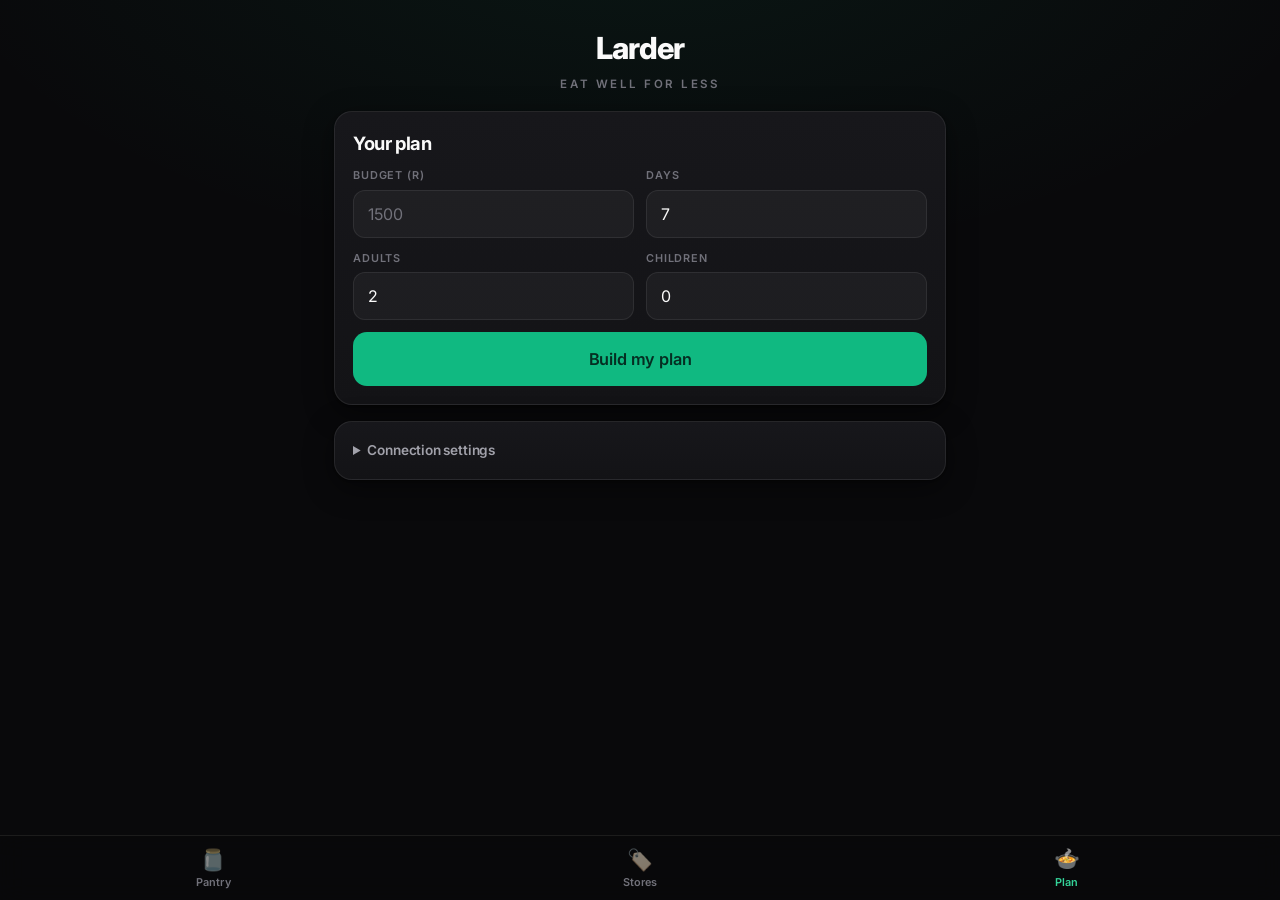
==== commit 61c32b8a: "Redesign: sleek dark premium theme (Apple/Linear/Vercel aesthetic) Full visual system overhaul, kept" ====
--- a/stretch/index.html
+++ b/stretch/index.html
@@ -3,8 +3,8 @@
 <head>
   <meta charset="UTF-8" />
   <meta name="viewport" content="width=device-width, initial-scale=1.0, viewport-fit=cover" />
-  <meta name="theme-color" content="#F4F1EA" />
-  <meta name="color-scheme" content="light" />
+  <meta name="theme-color" content="#09090b" />
+  <meta name="color-scheme" content="dark" />
   <meta name="description" content="Larder — compare stores and plan meals on a real South African budget." />
   <title>Larder</title>
   <link rel="manifest" href="manifest.json" />
--- a/stretch/style.css
+++ b/stretch/style.css
@@ -1,100 +1,115 @@
-@import url('https://fonts.googleapis.com/css2?family=Fraunces:opsz,wght@9..144,500;9..144,600&display=swap');
+@import url('https://fonts.googleapis.com/css2?family=Inter:wght@400;500;600;700;800&display=swap');
 
 :root {
-  --bg: #F4F1EA;          /* warm paper */
-  --card: #FFFFFF;        /* elevated surfaces */
-  --fill: #F0EDE4;        /* subtle inset fill (inputs, chips) */
-  --fill-2: #E9E5DA;      /* pressed / secondary fill */
-  --ink: #23201B;         /* primary text */
-  --ink-dim: #6E675C;     /* muted text */
-  --accent: #2F6F5E;      /* sage-teal */
-  --accent-dim: #275C4E;
-  --accent-soft: #E4EEE9; /* tint behind accents */
-  --safe: #3E8E5A;        /* good / cheapest */
-  --safe-soft: #E5F0E7;
-  --danger: #B4462F;      /* over budget / warning */
-  --danger-soft: #F6E7E1;
-  --line: #E4DFD4;        /* hairline borders */
-  --shadow: 0 1px 2px rgba(35, 32, 27, 0.05), 0 6px 20px rgba(35, 32, 27, 0.06);
-  --nav-h: 62px;
-  --serif: 'Fraunces', Georgia, 'Times New Roman', serif;
+  /* neutrals — zinc scale on near-black */
+  --bg: #09090b;
+  --bg-grad: radial-gradient(1200px 600px at 50% -10%, rgba(16,185,129,0.08), transparent 60%);
+  --card: #131316;
+  --card-2: #17171b;
+  --fill: rgba(255,255,255,0.04);
+  --fill-2: rgba(255,255,255,0.08);
+  --ink: #fafafa;
+  --ink-dim: #a1a1aa;
+  --ink-faint: #71717a;
+  /* accent — emerald */
+  --accent: #10B981;
+  --accent-bright: #34D399;
+  --accent-dim: #059669;
+  --accent-soft: rgba(16,185,129,0.12);
+  --accent-border: rgba(16,185,129,0.35);
+  /* status */
+  --danger: #fb7185;
+  --danger-soft: rgba(244,63,94,0.12);
+  --danger-border: rgba(244,63,94,0.35);
+  /* structure */
+  --line: rgba(255,255,255,0.08);
+  --line-strong: rgba(255,255,255,0.16);
+  --shadow: 0 1px 2px rgba(0,0,0,0.4), 0 8px 30px rgba(0,0,0,0.45);
+  --shadow-lg: 0 2px 4px rgba(0,0,0,0.4), 0 16px 48px rgba(0,0,0,0.55);
+  --ring: 0 0 0 2px var(--bg), 0 0 0 4px var(--accent);
+  --nav-h: 64px;
+  --font: 'Inter', system-ui, -apple-system, 'Segoe UI', Roboto, sans-serif;
 }
 
 * { box-sizing: border-box; margin: 0; padding: 0; }
 
-html { -webkit-text-size-adjust: 100%; color-scheme: light; }
+html { -webkit-text-size-adjust: 100%; color-scheme: dark; }
 
 body {
   background: var(--bg);
+  background-image: var(--bg-grad);
+  background-attachment: fixed;
   color: var(--ink);
-  font-family: system-ui, -apple-system, 'Segoe UI', Roboto, sans-serif;
+  font-family: var(--font);
   font-size: 16px;
   line-height: 1.5;
-  padding-bottom: calc(var(--nav-h) + env(safe-area-inset-bottom) + 14px);
+  letter-spacing: -0.011em;
+  -webkit-font-smoothing: antialiased;
+  padding-bottom: calc(var(--nav-h) + env(safe-area-inset-bottom) + 16px);
   min-height: 100vh;
 }
 
 .hidden { display: none !important; }
 
+:focus-visible { outline: none; box-shadow: var(--ring); border-radius: 10px; }
+
 /* ---- header ---- */
-.app-header {
-  padding: 22px 16px 10px;
-  text-align: center;
-}
+.app-header { padding: 26px 16px 12px; text-align: center; }
 .app-header h1 {
-  font-family: var(--serif);
+  font-weight: 800;
+  font-size: 1.9rem;
+  letter-spacing: -0.03em;
+  color: var(--ink);
+}
+.app-header p {
+  color: var(--ink-faint);
+  font-size: 0.72rem;
   font-weight: 600;
-  font-size: 2rem;
-  letter-spacing: -0.01em;
-  color: var(--ink);
-}
-.app-header p {
-  color: var(--accent);
-  font-size: 0.82rem;
-  letter-spacing: 0.14em;
+  letter-spacing: 0.22em;
   text-transform: uppercase;
-  margin-top: 2px;
+  margin-top: 4px;
 }
 
 main { max-width: 640px; margin: 0 auto; padding: 6px 14px; }
 
 /* ---- cards ---- */
 .card {
-  background: var(--card);
-  border: 1px solid var(--line);
-  border-radius: 16px;
+  position: relative;
+  background: linear-gradient(180deg, var(--card-2), var(--card));
+  border: 1px solid var(--line);
+  border-radius: 18px;
   padding: 18px;
   margin-bottom: 16px;
   box-shadow: var(--shadow);
 }
 .card h2 {
-  font-family: var(--serif);
-  font-weight: 600;
-  font-size: 1.3rem;
-  letter-spacing: -0.01em;
+  font-weight: 700;
+  font-size: 1.15rem;
+  letter-spacing: -0.02em;
   margin-bottom: 10px;
   color: var(--ink);
 }
 .hint { color: var(--ink-dim); font-size: 0.82rem; margin: 6px 0 12px; }
 
 /* ---- inputs ---- */
-label { display: block; font-size: 0.72rem; text-transform: uppercase; letter-spacing: 0.08em; color: var(--ink-dim); font-weight: 600; }
+label { display: block; font-size: 0.68rem; text-transform: uppercase; letter-spacing: 0.08em; color: var(--ink-faint); font-weight: 600; }
 input, select, textarea {
   width: 100%;
   margin-top: 6px;
   padding: 13px 14px;
   font-size: 16px; /* prevents iOS zoom */
+  font-family: inherit;
   color: var(--ink);
   background: var(--fill);
   border: 1px solid var(--line);
   border-radius: 12px;
-  font-family: inherit;
-}
-input::placeholder, textarea::placeholder { color: #A79E8F; }
+  transition: border-color 0.15s ease, box-shadow 0.15s ease, background 0.15s ease;
+}
+input::placeholder, textarea::placeholder { color: var(--ink-faint); }
 input:focus, select:focus, textarea:focus {
   outline: none;
-  border-color: var(--accent);
-  background: var(--card);
+  border-color: var(--accent-border);
+  background: rgba(255,255,255,0.06);
   box-shadow: 0 0 0 3px var(--accent-soft);
 }
 textarea { resize: vertical; }
@@ -115,32 +130,37 @@
   align-items: center;
   justify-content: center;
   gap: 6px;
-  border: none;
+  border: 1px solid transparent;
   border-radius: 12px;
   background: var(--accent);
-  color: #FFFFFF;
+  color: #052e22;
+  font-family: inherit;
   font-weight: 600;
   font-size: 0.95rem;
+  letter-spacing: -0.01em;
   padding: 13px 18px;
   cursor: pointer;
-  transition: transform 0.06s ease, background 0.15s ease;
+  transition: transform 0.08s ease, filter 0.15s ease, background 0.15s ease, border-color 0.15s ease, box-shadow 0.15s ease;
   -webkit-tap-highlight-color: transparent;
 }
-.btn:active, .btn-big:active { transform: scale(0.985); background: var(--accent-dim); }
-.btn:disabled, .btn-big:disabled { opacity: 0.5; }
+.btn:hover, .btn-big:hover { filter: brightness(1.06); box-shadow: 0 6px 20px rgba(16,185,129,0.28); }
+.btn:active, .btn-big:active { transform: scale(0.98); filter: brightness(0.96); }
+.btn:disabled, .btn-big:disabled { opacity: 0.5; cursor: not-allowed; filter: none; box-shadow: none; }
 .btn.ghost {
   background: transparent;
-  color: var(--accent);
-  border: 1.5px solid var(--accent);
-}
+  color: var(--accent-bright);
+  border-color: var(--accent-border);
+}
+.btn.ghost:hover { background: var(--accent-soft); box-shadow: none; }
 .btn.danger-ghost {
   background: transparent;
   color: var(--ink-dim);
-  border: 1px solid var(--line);
+  border-color: var(--line);
   font-weight: 500;
 }
+.btn.danger-ghost:hover { border-color: var(--line-strong); background: var(--fill); color: var(--ink); box-shadow: none; }
 .btn.plus { flex: 0 0 50px; font-size: 1.3rem; padding: 0; }
-.btn-big { width: 100%; padding: 16px; font-size: 1.05rem; margin-top: 12px; border-radius: 14px; }
+.btn-big { width: 100%; padding: 16px; font-size: 1.02rem; margin-top: 12px; border-radius: 14px; }
 .btn.small { padding: 9px 13px; font-size: 0.85rem; border-radius: 10px; }
 
 .err { color: var(--danger); font-size: 0.85rem; margin-top: 10px; }
@@ -151,29 +171,31 @@
   padding: 12px 14px;
   border-radius: 12px;
   background: var(--accent-soft);
-  border: 1px solid transparent;
+  border: 1px solid var(--accent-border);
   font-size: 0.9rem;
   color: var(--ink);
 }
-.gauge.tight { background: var(--danger-soft); }
-.gauge .big { font-family: var(--serif); font-weight: 600; font-size: 1.05rem; }
+.gauge.tight { background: var(--danger-soft); border-color: var(--danger-border); }
+.gauge .big { font-weight: 700; font-size: 1.02rem; color: var(--ink); }
 .gauge.tight .mode { color: var(--danger); }
-.gauge.ok .mode { color: var(--accent-dim); }
+.gauge.ok .mode { color: var(--accent-bright); }
 
 /* ---- chips ---- */
 .chips { display: flex; flex-wrap: wrap; gap: 8px; margin-bottom: 4px; }
 .chip {
-  background: var(--card);
-  border: 1px solid var(--line);
-  color: var(--ink);
+  background: var(--fill);
+  border: 1px solid var(--line);
+  color: var(--ink-dim);
   border-radius: 999px;
   padding: 8px 14px;
   font-size: 0.85rem;
+  font-family: inherit;
   cursor: pointer;
-  transition: background 0.12s ease;
-}
-.chip:active { background: var(--fill); }
-.chip.added { background: var(--accent-soft); border-color: var(--accent-soft); color: var(--accent-dim); font-weight: 600; }
+  transition: border-color 0.12s ease, background 0.12s ease, color 0.12s ease, transform 0.08s ease;
+}
+.chip:hover { border-color: var(--line-strong); color: var(--ink); }
+.chip:active { transform: scale(0.97); }
+.chip.added { background: var(--accent-soft); border-color: var(--accent-border); color: var(--accent-bright); font-weight: 600; }
 
 /* ---- item lists ---- */
 .item-row {
@@ -181,6 +203,7 @@
   align-items: center;
   gap: 10px;
   background: var(--fill);
+  border: 1px solid var(--line);
   border-radius: 12px;
   padding: 12px 14px;
   margin-top: 8px;
@@ -188,11 +211,13 @@
 }
 .item-row .grow { flex: 1; min-width: 0; overflow: hidden; text-overflow: ellipsis; }
 .item-row .dim { color: var(--ink-dim); font-size: 0.8rem; }
-.item-row .money { font-variant-numeric: tabular-nums; color: var(--accent); font-weight: 600; white-space: nowrap; }
+.item-row .money { font-variant-numeric: tabular-nums; color: var(--accent-bright); font-weight: 600; white-space: nowrap; }
 .item-row .x {
-  background: none; border: none; color: var(--ink-dim);
-  font-size: 1.05rem; padding: 4px 6px; cursor: pointer; line-height: 1;
-}
+  background: none; border: none; color: var(--ink-faint);
+  font-size: 1.05rem; padding: 4px 6px; cursor: pointer; line-height: 1; border-radius: 8px;
+  transition: color 0.12s ease, background 0.12s ease;
+}
+.item-row .x:hover { color: var(--danger); background: var(--danger-soft); }
 
 /* ---- drafts (scan review) ---- */
 .draft {
@@ -212,71 +237,82 @@
 .draft label.check:last-child { border-bottom: none; }
 .draft label.check input { width: 22px; height: 22px; margin: 0; flex: 0 0 22px; accent-color: var(--accent); }
 .draft label.check .grow { flex: 1; min-width: 0; }
-.draft label.check .money { color: var(--accent); white-space: nowrap; font-variant-numeric: tabular-nums; font-weight: 600; }
+.draft label.check .money { color: var(--accent-bright); white-space: nowrap; font-variant-numeric: tabular-nums; font-weight: 600; }
 .draft .row { margin-top: 12px; }
 
-/* ---- balance / summary ---- */
+/* ---- balance / summary (hero) ---- */
 .balance {
   text-align: center;
-  padding: 22px 14px;
-}
-.balance .label { font-size: 0.7rem; text-transform: uppercase; letter-spacing: 0.14em; color: var(--ink-dim); font-weight: 600; }
+  padding: 24px 14px;
+  background: linear-gradient(180deg, var(--card-2), var(--card));
+}
+.balance .label { font-size: 0.68rem; text-transform: uppercase; letter-spacing: 0.16em; color: var(--ink-faint); font-weight: 600; }
 .balance .amount {
-  font-family: var(--serif);
-  font-size: 3rem;
-  font-weight: 600;
+  font-size: 3.1rem;
+  font-weight: 800;
+  letter-spacing: -0.03em;
   font-variant-numeric: tabular-nums;
-  color: var(--accent);
-  line-height: 1.1;
-  margin: 4px 0;
-}
-.balance .amount.neg { color: var(--danger); }
+  line-height: 1.05;
+  margin: 6px 0;
+  color: var(--accent-bright);
+  background: linear-gradient(180deg, #6EE7B7, #10B981);
+  -webkit-background-clip: text;
+  background-clip: text;
+  -webkit-text-fill-color: transparent;
+}
+.balance .amount.neg { background: none; -webkit-text-fill-color: var(--danger); color: var(--danger); }
 .balance .sub { font-size: 0.82rem; color: var(--ink-dim); }
 
 .basket-bar {
   height: 8px; border-radius: 999px; background: var(--fill-2);
-  margin: 14px 0 6px; overflow: hidden;
-}
-.basket-bar > div { height: 100%; background: var(--safe); border-radius: 999px; transition: width 0.25s ease; }
+  margin: 16px 0 6px; overflow: hidden;
+}
+.basket-bar > div { height: 100%; background: linear-gradient(90deg, var(--accent), var(--accent-bright)); border-radius: 999px; transition: width 0.3s ease; }
 
 /* ---- warnings ---- */
-.warnings { border-color: var(--danger); background: var(--danger-soft); }
+.warnings { border-color: var(--danger-border); background: var(--danger-soft); }
 .warnings p { font-size: 0.88rem; margin: 5px 0; color: var(--ink); }
 .warnings p::before { content: '⚠️ '; }
 
 /* ---- shopping list ---- */
 .cat-head {
-  font-size: 0.7rem; text-transform: uppercase; letter-spacing: 0.14em;
-  color: var(--accent); margin: 18px 0 4px; font-weight: 700;
+  font-size: 0.68rem; text-transform: uppercase; letter-spacing: 0.16em;
+  color: var(--accent-bright); margin: 18px 0 4px; font-weight: 700;
 }
 .shop-row {
   display: flex; align-items: center; gap: 12px;
-  padding: 13px 2px;
+  padding: 13px 4px;
   border-bottom: 1px solid var(--line);
   cursor: pointer;
+  border-radius: 8px;
+  transition: background 0.12s ease;
   -webkit-tap-highlight-color: transparent;
 }
+.shop-row:hover { background: var(--fill); }
 .shop-row .tick {
   flex: 0 0 26px; height: 26px; border-radius: 50%;
-  border: 2px solid #C9C1B2;
+  border: 2px solid var(--ink-faint);
   display: flex; align-items: center; justify-content: center;
-  font-size: 0.9rem; color: #FFFFFF;
+  font-size: 0.9rem; color: #052e22;
   transition: background 0.12s ease, border-color 0.12s ease;
 }
-.shop-row.checked .tick { background: var(--safe); border-color: var(--safe); }
+.shop-row.checked .tick { background: var(--accent); border-color: var(--accent); }
 .shop-row .grow { flex: 1; min-width: 0; }
-.shop-row.checked .grow { text-decoration: line-through; color: var(--ink-dim); }
-.shop-row .qty { color: var(--ink-dim); font-size: 0.8rem; }
+.shop-row.checked .grow { text-decoration: line-through; color: var(--ink-faint); }
+.shop-row .qty { color: var(--ink-faint); font-size: 0.8rem; }
 .shop-row .money {
   font-variant-numeric: tabular-nums; font-weight: 600; color: var(--ink);
   white-space: nowrap; padding: 4px 6px; border-radius: 8px;
-}
-.shop-row .money:active { background: var(--fill); }
-.shop-row .est { color: var(--accent); }
+  transition: background 0.12s ease;
+}
+.shop-row .money:hover { background: var(--fill-2); }
+.shop-row .est { color: var(--accent-bright); }
 .shop-row .x {
-  background: none; border: none; color: #C9C1B2;
-  font-size: 1rem; padding: 4px 6px; cursor: pointer; line-height: 1;
-}
+  background: none; border: none; color: var(--ink-faint);
+  font-size: 1rem; padding: 4px 6px; cursor: pointer; line-height: 1; border-radius: 8px;
+  transition: color 0.12s ease, background 0.12s ease;
+}
+.shop-row .x:hover { color: var(--danger); background: var(--danger-soft); }
 
 /* ---- meal cards ---- */
 .day-card {
@@ -288,21 +324,21 @@
 }
 .day-card .day-num {
   display: inline-flex; align-items: center; justify-content: center;
-  width: 28px; height: 28px; border-radius: 50%;
-  background: var(--accent); color: #FFFFFF; font-weight: 600; font-size: 0.85rem;
-  font-family: var(--serif);
+  width: 28px; height: 28px; border-radius: 8px;
+  background: var(--accent); color: #052e22; font-weight: 700; font-size: 0.85rem;
   margin-right: 8px;
 }
-.day-card > strong { font-family: var(--serif); font-weight: 600; }
+.day-card > strong { font-weight: 700; letter-spacing: -0.01em; }
 .day-card .meals { margin-top: 10px; font-size: 0.92rem; }
 .day-card .meals > div, .day-card .meals > label { margin: 4px 0; }
-.day-card .meals .m { color: var(--ink-dim); }
-.day-card .kid { color: var(--accent-dim); margin-top: 6px; font-size: 0.88rem; }
-.day-card .note { color: var(--ink-dim); font-style: italic; font-size: 0.8rem; margin-top: 6px; }
+.day-card .meals .m { color: var(--ink-faint); }
+.day-card .kid { color: var(--accent-bright); margin-top: 6px; font-size: 0.88rem; }
+.day-card .note { color: var(--ink-faint); font-style: italic; font-size: 0.8rem; margin-top: 6px; }
 .day-card .meals [data-action] { cursor: pointer; border-radius: 8px; padding: 3px 5px; margin-left: -5px; transition: background 0.1s ease; }
-.day-card .meals [data-action]:active { background: var(--fill-2); }
+.day-card .meals [data-action]:hover { background: var(--fill-2); }
 
 .advanced summary { color: var(--ink-dim); font-size: 0.85rem; cursor: pointer; font-weight: 600; }
+.advanced summary:hover { color: var(--ink); }
 .advanced label { margin-top: 12px; }
 
 /* ---- multi-store comparison ---- */
@@ -312,11 +348,14 @@
   padding: 12px 14px;
   margin-bottom: 12px;
   background: var(--fill);
-}
+  transition: border-color 0.15s ease;
+}
+.compare:hover { border-color: var(--line-strong); }
 .compare-head { display: flex; align-items: baseline; gap: 8px; margin-bottom: 8px; }
-.compare-head .grow { flex: 1; min-width: 0; font-weight: 600; font-family: var(--serif); font-size: 1.05rem; }
+.compare-head .grow { flex: 1; min-width: 0; font-weight: 700; font-size: 1rem; letter-spacing: -0.01em; }
 .compare-head .save {
-  font-size: 0.72rem; color: var(--safe); background: var(--safe-soft);
+  font-size: 0.7rem; color: var(--accent-bright); background: var(--accent-soft);
+  border: 1px solid var(--accent-border);
   padding: 3px 10px; border-radius: 999px; white-space: nowrap; font-weight: 700;
 }
 .offer {
@@ -327,20 +366,21 @@
 .offer .dim { font-size: 0.78rem; }
 .offer .money { font-variant-numeric: tabular-nums; white-space: nowrap; }
 .offer.best {
-  color: var(--ink); background: var(--safe-soft);
-  margin: 0 -8px; padding: 8px; border-radius: 10px; font-weight: 600;
-}
-.offer.best .money { color: var(--safe); font-weight: 700; }
+  color: var(--ink); background: var(--accent-soft);
+  border: 1px solid var(--accent-border);
+  margin: 2px -8px; padding: 8px; border-radius: 10px; font-weight: 600;
+}
+.offer.best .money { color: var(--accent-bright); font-weight: 700; }
 
 /* ---- store groups (catalogues) ---- */
 .store-group { margin-top: 16px; }
 .store-group:first-child { margin-top: 4px; }
 .store-head {
   display: flex; align-items: center; justify-content: space-between;
-  border-bottom: 2px solid var(--accent-soft); padding-bottom: 6px; margin-bottom: 6px;
-}
-.store-head span { font-family: var(--serif); font-size: 1.1rem; color: var(--ink); font-weight: 600; }
-.store-head .dim { font-family: inherit; font-size: 0.8rem; color: var(--ink-dim); font-weight: 400; }
+  border-bottom: 1px solid var(--line); padding-bottom: 8px; margin-bottom: 6px;
+}
+.store-head span { font-size: 1rem; color: var(--ink); font-weight: 700; letter-spacing: -0.01em; }
+.store-head .dim { font-size: 0.8rem; color: var(--ink-faint); font-weight: 400; }
 
 /* ---- shopping run (per store subtotal) ---- */
 .run-row {
@@ -349,7 +389,7 @@
 }
 .run-row:last-of-type { border-bottom: none; }
 .run-row .grow { flex: 1; min-width: 0; }
-.run-row .money { font-variant-numeric: tabular-nums; font-weight: 700; color: var(--accent); }
+.run-row .money { font-variant-numeric: tabular-nums; font-weight: 700; color: var(--accent-bright); }
 
 /* ---- store custom input ---- */
 #in-store-custom { margin-top: 10px; }
@@ -358,15 +398,16 @@
 .overlay {
   position: fixed; inset: 0; z-index: 50;
   display: flex; flex-direction: column; align-items: center; justify-content: center; gap: 16px;
-  background: rgba(244, 241, 234, 0.82);
-  backdrop-filter: blur(3px);
-  color: var(--ink); font-size: 0.95rem;
+  background: rgba(9,9,11,0.72);
+  backdrop-filter: blur(6px);
+  -webkit-backdrop-filter: blur(6px);
+  color: var(--ink-dim); font-size: 0.92rem;
 }
 .spinner {
   width: 42px; height: 42px; border-radius: 50%;
-  border: 4px solid var(--line);
+  border: 3px solid var(--fill-2);
   border-top-color: var(--accent);
-  animation: spin 0.8s linear infinite;
+  animation: spin 0.7s linear infinite;
 }
 @keyframes spin { to { transform: rotate(360deg); } }
 
@@ -374,8 +415,8 @@
 .inline-edit {
   width: auto; margin: 0; padding: 5px 8px;
   font-size: 16px; font-family: inherit;
-  color: var(--ink); background: var(--card);
-  border: 1px solid var(--accent); border-radius: 8px;
+  color: var(--ink); background: rgba(255,255,255,0.06);
+  border: 1px solid var(--accent-border); border-radius: 8px;
   box-shadow: 0 0 0 3px var(--accent-soft);
 }
 .inline-edit.price-edit { width: 92px; text-align: right; font-variant-numeric: tabular-nums; }
@@ -388,8 +429,9 @@
   position: fixed;
   bottom: 0; left: 0; right: 0;
   display: flex;
-  background: rgba(255, 255, 255, 0.92);
-  backdrop-filter: blur(8px);
+  background: rgba(9,9,11,0.72);
+  backdrop-filter: blur(14px) saturate(1.4);
+  -webkit-backdrop-filter: blur(14px) saturate(1.4);
   border-top: 1px solid var(--line);
   padding-bottom: env(safe-area-inset-bottom);
   z-index: 10;
@@ -399,17 +441,21 @@
   height: var(--nav-h);
   background: none;
   border: none;
-  color: var(--ink-dim);
-  font-size: 0.7rem;
+  color: var(--ink-faint);
+  font-family: inherit;
+  font-size: 0.68rem;
   font-weight: 600;
+  letter-spacing: 0.01em;
   display: flex;
   flex-direction: column;
   align-items: center;
   justify-content: center;
   gap: 3px;
   cursor: pointer;
+  transition: color 0.15s ease;
   -webkit-tap-highlight-color: transparent;
 }
-.bottom-nav button .ico { font-size: 1.3rem; filter: grayscale(0.4) opacity(0.7); transition: filter 0.15s ease; }
-.bottom-nav button.active { color: var(--accent); }
-.bottom-nav button.active .ico { filter: none; }
+.bottom-nav button .ico { font-size: 1.3rem; filter: grayscale(0.6) opacity(0.55); transition: filter 0.15s ease, transform 0.15s ease; }
+.bottom-nav button:hover { color: var(--ink-dim); }
+.bottom-nav button.active { color: var(--accent-bright); }
+.bottom-nav button.active .ico { filter: none; transform: translateY(-1px); }
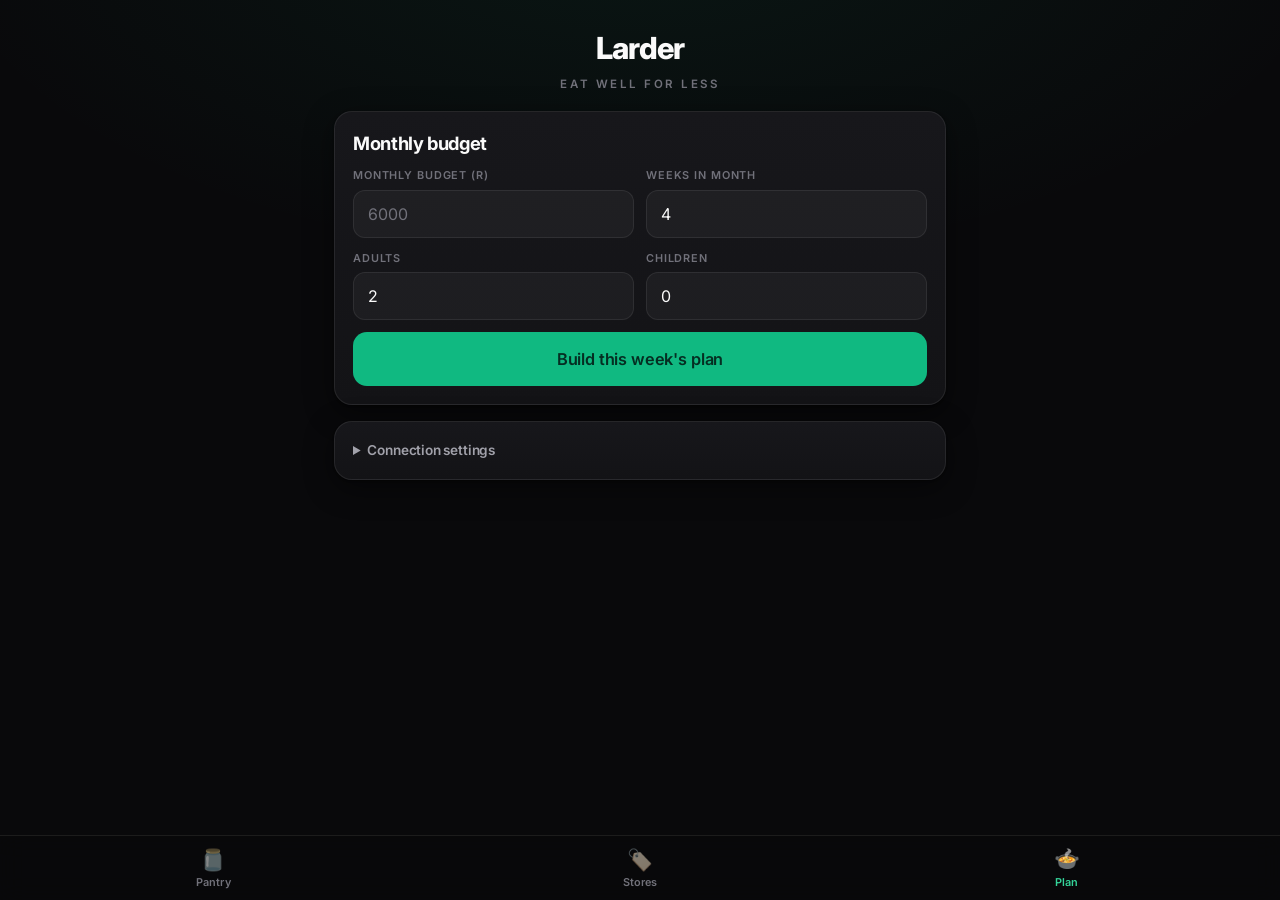
==== commit 19892e73: "Monthly budget with weekly drawdown The Plan tab now works from a monthly envelope instead of a one-" ====
--- a/stretch/index.html
+++ b/stretch/index.html
@@ -40,7 +40,7 @@
     <section id="tab-deals" class="tab hidden">
       <div class="card">
         <h2>Add a store's deals</h2>
-        <p class="hint">Upload each store's catalogue (PDF) or a photo of its specials. Add a few stores and the app compares prices for you.</p>
+        <p class="hint">Upload a store's catalogue (PDF) or snap a photo of its specials page. Big catalogue? A photo of the page with the deals you want works best. Add a few stores and the app compares prices for you.</p>
         <label>Which store is this?
           <select id="in-store"></select>
         </label>
@@ -48,6 +48,7 @@
         <input id="file-deals" type="file" accept="application/pdf,image/*" class="hidden" />
         <button id="btn-deals" class="btn-big" data-action="pick-deals">⬆️ Upload for this store</button>
         <p id="err-deals" class="err hidden"></p>
+        <p id="deals-note" class="note-ok hidden"></p>
         <div id="draft-deals"></div>
       </div>
 
@@ -69,13 +70,13 @@
     <!-- PLAN -->
     <section id="tab-plan" class="tab">
       <div class="card">
-        <h2>Your plan</h2>
+        <h2>Monthly budget</h2>
         <div class="grid2">
-          <label>Budget (R)
-            <input id="in-budget" type="number" inputmode="decimal" min="0" placeholder="1500" data-setting="budget" />
+          <label>Monthly budget (R)
+            <input id="in-budget" type="number" inputmode="decimal" min="0" placeholder="6000" data-setting="budget" />
           </label>
-          <label>Days
-            <input id="in-days" type="number" inputmode="numeric" min="1" max="31" placeholder="7" data-setting="days" />
+          <label>Weeks in month
+            <input id="in-weeks" type="number" inputmode="numeric" min="1" max="6" placeholder="4" data-setting="weeks" />
           </label>
           <label>Adults
             <input id="in-adults" type="number" inputmode="numeric" min="0" max="20" placeholder="2" data-setting="adults" />
@@ -85,10 +86,11 @@
           </label>
         </div>
         <div id="gauge" class="gauge hidden"></div>
-        <button id="btn-build" class="btn-big" data-action="build">Build my plan</button>
+        <button id="btn-build" class="btn-big" data-action="build">Build this week's plan</button>
         <p id="err-build" class="err hidden"></p>
       </div>
 
+      <div id="month-progress"></div>
       <div id="plan-result"></div>
 
       <details class="card advanced">
--- a/stretch/style.css
+++ b/stretch/style.css
@@ -459,3 +459,33 @@
 .bottom-nav button:hover { color: var(--ink-dim); }
 .bottom-nav button.active { color: var(--accent-bright); }
 .bottom-nav button.active .ico { filter: none; transform: translateY(-1px); }
+
+/* ---- success note (deals saved/merged) ---- */
+.note-ok {
+  color: var(--accent-bright);
+  background: var(--accent-soft);
+  border: 1px solid var(--accent-border);
+  border-radius: 10px;
+  font-size: 0.85rem;
+  padding: 9px 12px;
+  margin-top: 10px;
+}
+
+/* ---- monthly progress ---- */
+.month-figure {
+  font-size: 1.9rem; font-weight: 800; letter-spacing: -0.02em;
+  font-variant-numeric: tabular-nums; color: var(--accent-bright);
+  margin: 8px 0 2px;
+}
+.month-figure span { font-size: 0.82rem; font-weight: 500; color: var(--ink-dim); letter-spacing: 0; }
+.month-figure.neg { color: var(--danger); }
+.run-row .qty { color: var(--ink-faint); font-size: 0.78rem; }
+.run-row .money[data-action] { padding: 4px 6px; border-radius: 8px; cursor: pointer; transition: background 0.12s ease; }
+.run-row .money[data-action]:hover { background: var(--fill-2); }
+.run-row .x {
+  background: none; border: none; color: var(--ink-faint);
+  font-size: 1rem; padding: 4px 6px; cursor: pointer; line-height: 1; border-radius: 8px;
+  transition: color 0.12s ease, background 0.12s ease;
+}
+.run-row .x:hover { color: var(--danger); background: var(--danger-soft); }
+#month-progress .btn.small { margin-top: 12px; }
